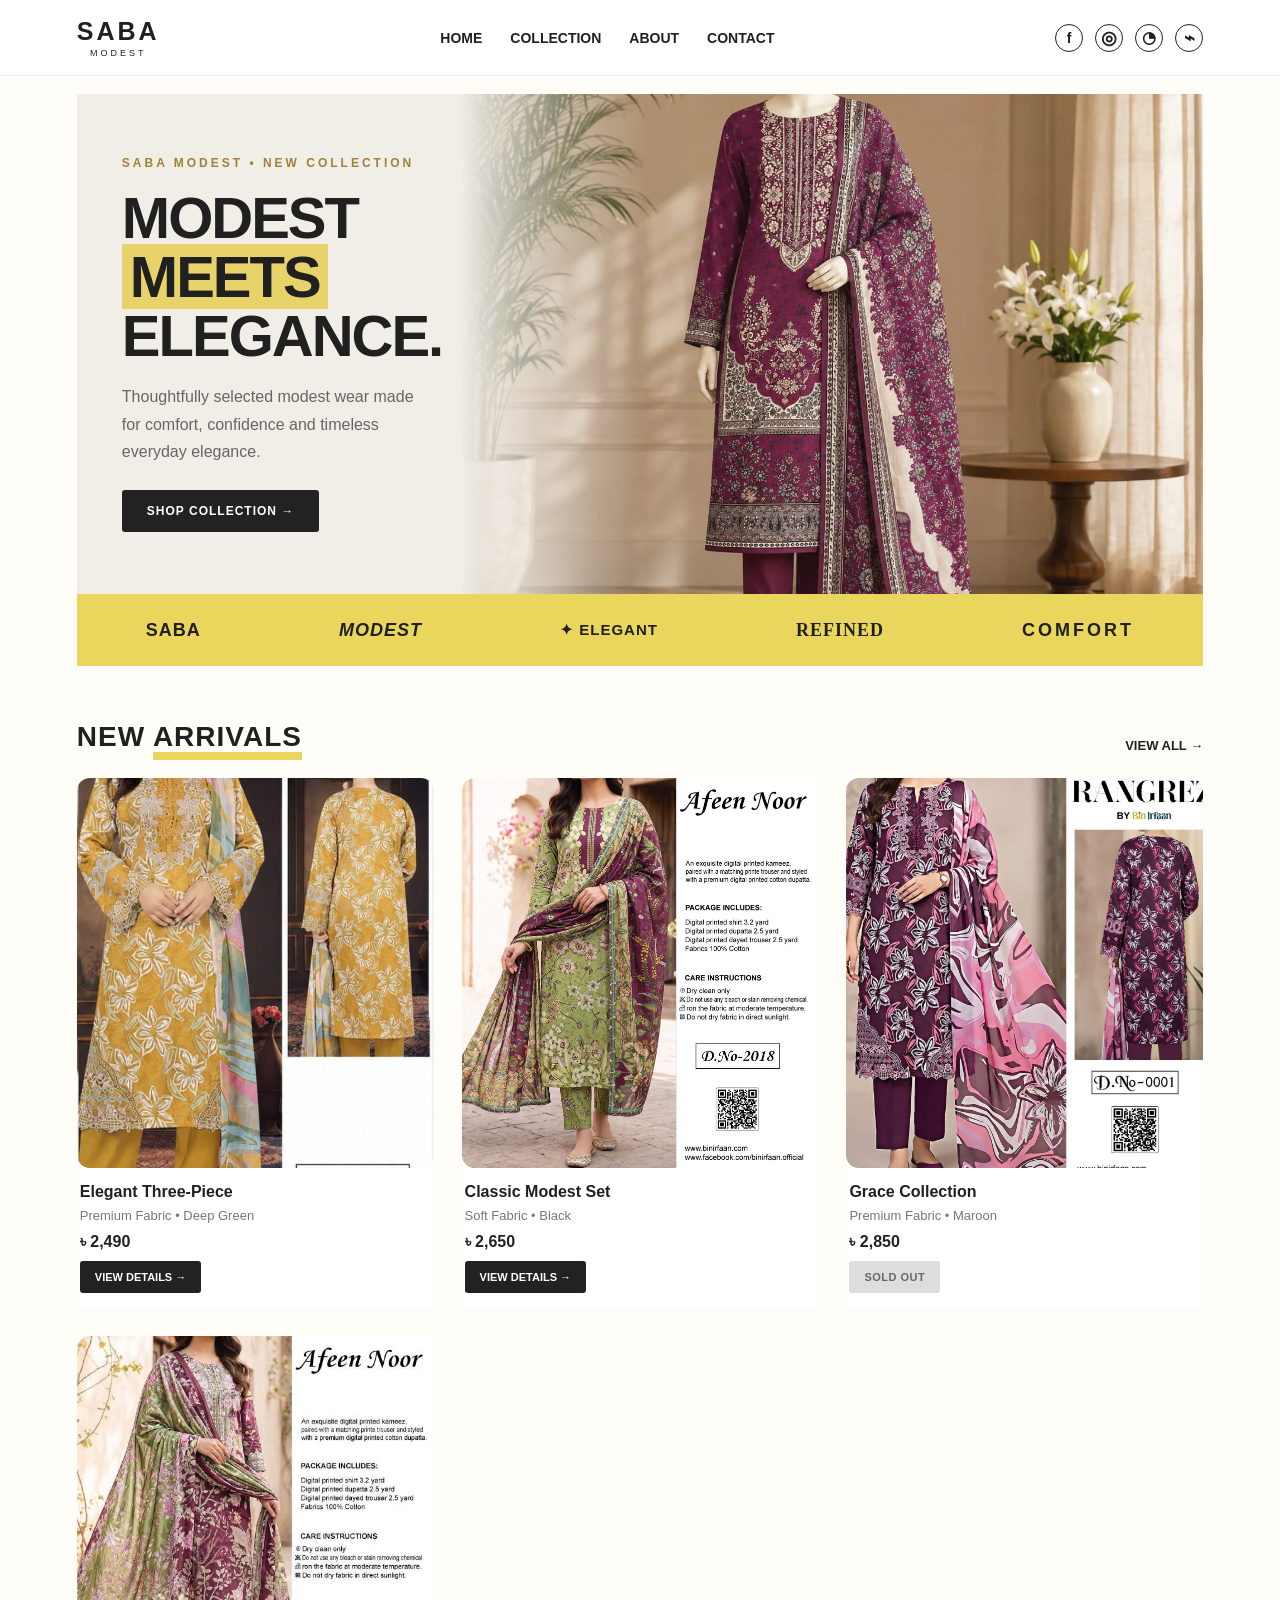
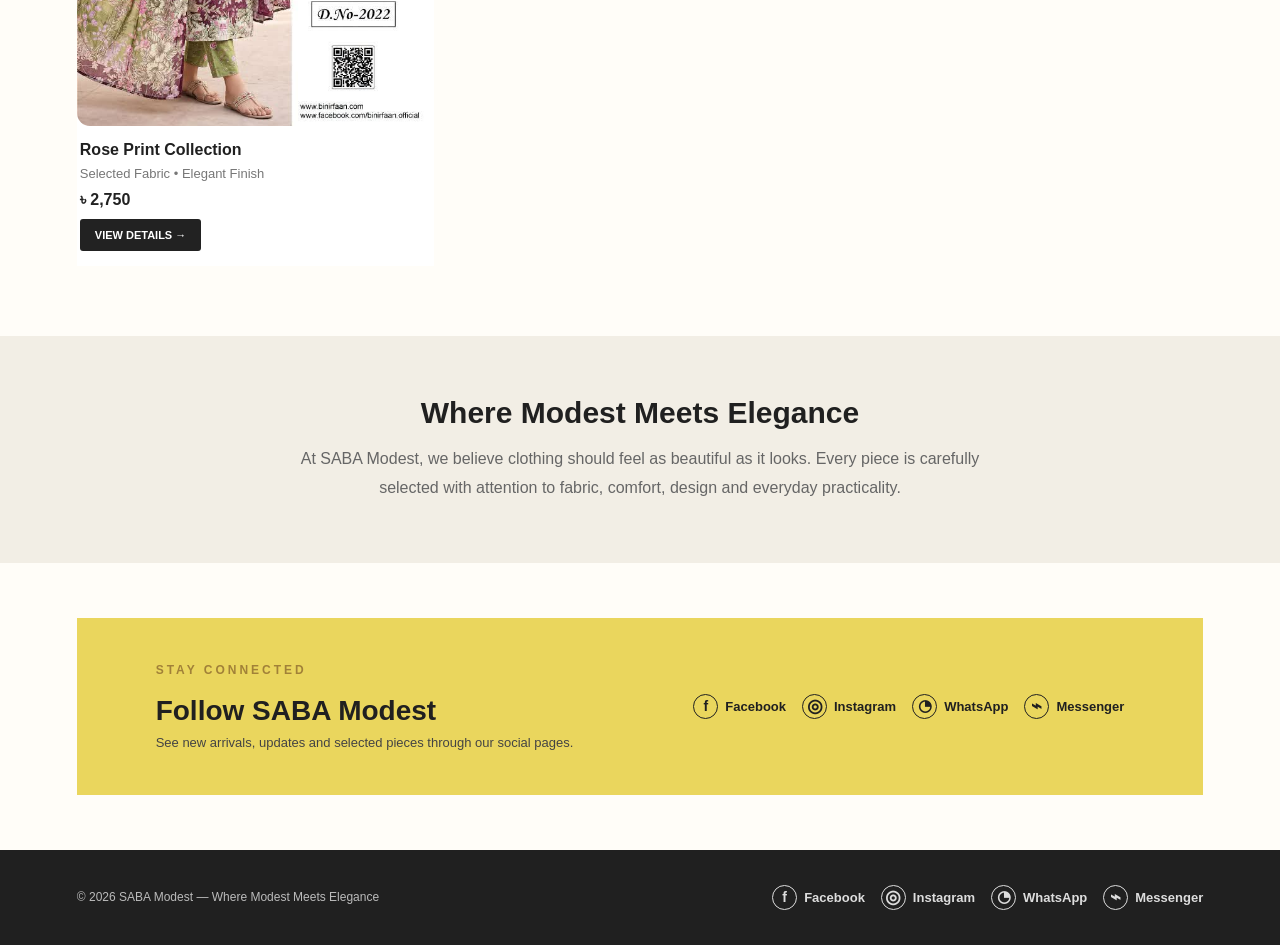
==== index.html @ f3671992 "first commit" ====
<!DOCTYPE html>
<html lang="en">
<head>
<meta charset="UTF-8">
<meta name="viewport" content="width=device-width, initial-scale=1.0">
<title>SABA Modest — Where Modest Meets Elegance</title>
<link rel="stylesheet" href="css/style.css">
</head>
<body>
<header class="header">
  <a class="logo" href="index.html">SABA<small>MODEST</small></a>
  <nav class="nav">
    <a href="#home">HOME</a>
    <a href="#collection">COLLECTION</a>
    <a href="#about">ABOUT</a>
    <a href="#contact">CONTACT</a>
  </nav>
  <div class="header-social" id="headerSocial"></div>
</header>

<main id="home">
<section class="hero">
  <div class="hero-copy">
    <div class="tag">SABA MODEST • NEW COLLECTION</div>
    <h1>MODEST<br><span>MEETS</span><br>ELEGANCE.</h1>
    <p>Thoughtfully selected modest wear made for comfort, confidence and timeless everyday elegance.</p>
    <a class="shop-btn" href="#collection">SHOP COLLECTION →</a>
  </div>
  <div class="hero-art"></div>
</section>

<div class="brands">
  <span>SABA</span><span>MODEST</span><span>✦ ELEGANT</span><span>REFINED</span><span>COMFORT</span>
</div>

<section class="section" id="collection">
  <div class="section-head">
    <h2>NEW <span>ARRIVALS</span></h2>
    <a class="view" href="#collection">VIEW ALL →</a>
  </div>
  <div class="products">
    <article class="card">
      <a class="photo" href="product.html?id=saba-001"><img src="images/product-1.jpg" alt="Elegant Three-Piece"></a>
      <div class="card-info">
        <h3>Elegant Three-Piece</h3><p>Premium Fabric • Deep Green</p><p class="price">৳ 2,490</p>
        <a class="order" href="product.html?id=saba-001">VIEW DETAILS →</a>
      </div>
    </article>
    <article class="card">
      <a class="photo" href="product.html?id=saba-002"><img src="images/product-2.jpg" alt="Classic Modest Set"></a>
      <div class="card-info">
        <h3>Classic Modest Set</h3><p>Soft Fabric • Black</p><p class="price">৳ 2,650</p>
        <a class="order" href="product.html?id=saba-002">VIEW DETAILS →</a>
      </div>
    </article>
    <article class="card">
      <a class="photo" href="product.html?id=saba-003"><img src="images/product-3.jpg" alt="Grace Collection"></a>
      <div class="card-info">
        <h3>Grace Collection</h3><p>Premium Fabric • Maroon</p><p class="price">৳ 2,850</p>
        <span class="sold">SOLD OUT</span>
      </div>
    </article>
    <article class="card">
      <a class="photo" href="product.html?id=saba-004"><img src="images/product-4.jpg" alt="Rose Print Collection"></a>
      <div class="card-info">
        <h3>Rose Print Collection</h3><p>Selected Fabric • Elegant Finish</p><p class="price">৳ 2,750</p>
        <a class="order" href="product.html?id=saba-004">VIEW DETAILS →</a>
      </div>
    </article>
  </div>
</section>

<section class="about" id="about">
  <h2>Where Modest Meets Elegance</h2>
  <p>At SABA Modest, we believe clothing should feel as beautiful as it looks. Every piece is carefully selected with attention to fabric, comfort, design and everyday practicality.</p>
</section>

<section class="contact" id="contact">
  <div class="contact-inner">
    <div>
      <div class="tag">STAY CONNECTED</div>
      <h2>Follow SABA Modest</h2>
      <p>See new arrivals, updates and selected pieces through our social pages.</p>
    </div>
    <div class="social" id="socialLinks"></div>
  </div>
</section>
</main>

<footer>
  <p>© 2026 SABA Modest — Where Modest Meets Elegance</p>
  <div class="social" id="footerSocial"></div>
</footer>

<script src="js/settings.js"></script>
<script>
const iconLinks = `
<a class="social-link" href="${siteSettings.facebook}" target="_blank" rel="noopener" aria-label="Facebook"><span class="social-icon facebook-icon">f</span><span>Facebook</span></a>
<a class="social-link" href="${siteSettings.instagram}" target="_blank" rel="noopener" aria-label="Instagram"><span class="social-icon instagram-icon">◎</span><span>Instagram</span></a>
<a class="social-link" href="${siteSettings.whatsapp}" target="_blank" rel="noopener" aria-label="WhatsApp"><span class="social-icon whatsapp-icon">◔</span><span>WhatsApp</span></a>
<a class="social-link" href="${siteSettings.messenger}" target="_blank" rel="noopener" aria-label="Messenger"><span class="social-icon messenger-icon">⌁</span><span>Messenger</span></a>`;
document.getElementById('headerSocial').innerHTML = iconLinks;
document.getElementById('socialLinks').innerHTML = iconLinks;
document.getElementById('footerSocial').innerHTML = iconLinks;
</script>
</body>
</html>
---- css/style.css ----
*{margin:0;padding:0;box-sizing:border-box}
body{font-family:Arial,Helvetica,sans-serif;background:#fffdf8;color:#202020}
a{text-decoration:none;color:inherit}
.header{height:76px;background:#fff;display:flex;align-items:center;justify-content:space-between;padding:0 6%;position:sticky;top:0;z-index:20;border-bottom:1px solid #eee}
.logo{font-size:25px;font-weight:800;letter-spacing:3px}.logo small{display:block;font-size:9px;letter-spacing:3px;text-align:center;font-weight:500;margin-top:2px}
.nav{display:flex;gap:28px;font-size:14px;font-weight:600}.nav a:hover,.back:hover{color:#b18b38}.icons{display:flex;gap:16px;font-size:20px}.icons a:hover{color:#b18b38}
.hero{margin:18px auto 0;width:88%;min-height:500px;overflow:hidden;position:relative;background:#f1eee8;display:flex;align-items:center}
.hero-copy{width:34%;padding:60px 4%;position:relative;z-index:2}.tag{font-size:12px;letter-spacing:3px;font-weight:bold;color:#a18138;margin-bottom:18px}
.hero h1{font-size:58px;line-height:1.02;letter-spacing:-2px;margin-bottom:18px}.hero h1 span{background:#e8d36b;padding:0 8px}
.hero p{color:#666;line-height:1.7;max-width:390px;margin-bottom:25px}.shop-btn{display:inline-block;background:#222;color:#fff;padding:14px 25px;border-radius:3px;font-size:12px;font-weight:bold;letter-spacing:1px}.shop-btn:hover{background:#a18138}
.hero-art{position:absolute;right:0;top:0;width:66%;height:100%;background:linear-gradient(90deg,#f1eee8 0%,rgba(241,238,232,.05) 25%),url("../images/hero.jpg") center/cover no-repeat}
.brands{width:88%;margin:0 auto;background:#ead65d;min-height:72px;display:flex;align-items:center;justify-content:space-around;font-weight:900;letter-spacing:1px;font-size:18px}.brands span:nth-child(2){font-style:italic}.brands span:nth-child(3){font-size:15px}.brands span:nth-child(4){font-family:Georgia,serif}.brands span:nth-child(5){letter-spacing:3px}
.section{width:88%;margin:55px auto 0}.section-head{display:flex;justify-content:space-between;align-items:end;margin-bottom:25px}.section h2{font-size:28px;letter-spacing:1px}.section h2 span{border-bottom:8px solid #ead65d}.view{font-size:13px;font-weight:bold}
.products{display:grid;grid-template-columns:repeat(3,1fr);gap:28px}.card{background:#fff}.photo{height:390px;border-radius:13px;overflow:hidden;background:#eee;display:block}.photo img{width:100%;height:100%;object-fit:cover;transition:.4s}.card:hover .photo img{transform:scale(1.04)}.card-info{padding:15px 3px}.card-info h3{font-size:16px;margin-bottom:7px}.card-info p{color:#777;font-size:13px;margin-bottom:10px}.price{font-weight:800;font-size:16px!important;color:#222!important}.order{display:inline-block;padding:10px 15px;background:#222;color:white;font-size:11px;font-weight:bold;border-radius:3px}.order:hover{background:#a18138}.sold{display:inline-block;padding:10px 15px;background:#ddd;color:#666;font-size:11px;font-weight:bold;border-radius:3px;letter-spacing:.5px}.sold.large{font-size:12px;padding:13px 22px}
.about{margin-top:70px;background:#f2eee5;padding:60px 8%;text-align:center}.about h2{font-size:30px;margin-bottom:15px}.about p{max-width:720px;margin:auto;line-height:1.8;color:#666}
.contact{width:88%;margin:55px auto}.contact-inner{background:#ead65d;padding:45px 7%;display:flex;justify-content:space-between;align-items:center;gap:30px}.contact h2{font-size:28px;margin-bottom:8px}.contact p{font-size:13px;color:#444;max-width:550px}.social,.header-social{display:flex;gap:16px;font-size:13px;font-weight:600;flex-wrap:wrap;align-items:center}.social-link{display:inline-flex;align-items:center;gap:7px;color:inherit;text-decoration:none}.social-link:hover{color:#7b5e18}.social-icon{width:25px;height:25px;border:1px solid currentColor;border-radius:50%;display:inline-flex;align-items:center;justify-content:center;font-weight:800;font-size:14px;line-height:1}.facebook-icon{font-family:Arial}.instagram-icon{font-size:18px}.whatsapp-icon{font-size:16px}.messenger-icon{font-size:18px}.header-social{gap:12px}.header-social .social-link span:last-child{display:none}.header-social .social-icon{width:28px;height:28px}
footer{background:#202020;color:#fff;padding:35px 6%;display:flex;justify-content:space-between;align-items:center;gap:20px}footer p{font-size:12px;color:#bbb}footer .social a{color:#ddd}
.product-detail{width:88%;max-width:1200px;margin:65px auto;display:grid;grid-template-columns:1fr 1fr;gap:65px;align-items:center}.detail-photo{height:650px;background:#eee;border-radius:13px;overflow:hidden}.detail-photo img{width:100%;height:100%;object-fit:cover}.detail-copy h1{font-size:50px;line-height:1.08;margin-bottom:15px}.detail-price{font-size:24px;font-weight:800;margin-bottom:22px}.detail-copy>p{color:#666;line-height:1.8;max-width:520px}.specs{margin:30px 0;border-top:1px solid #ddd;border-bottom:1px solid #ddd}.specs div{display:flex;justify-content:space-between;padding:13px 0;border-bottom:1px solid #ddd;font-size:13px}.specs div:last-child{border-bottom:0}.specs span{color:#777}.back{font-size:12px;font-weight:600}.not-found{width:88%;margin:100px auto;text-align:center}.not-found h1{font-size:42px;margin-bottom:25px}
@media(max-width:800px){.header{padding:0 5%}.nav{display:none}.header-social{gap:7px}.hero{width:94%;min-height:680px;display:block}.hero-copy{width:100%;padding:38px 8% 20px;align-self:flex-start;margin-top:0}.hero h1{font-size:43px}.hero-art{top:40%;width:100%;height:60%;background:linear-gradient(180deg,#f1eee8 0%,rgba(241,238,232,.05) 22%),url("../images/hero.jpg") center/cover no-repeat}.brands{width:94%;gap:10px;flex-wrap:wrap;padding:15px;font-size:13px}.section{width:94%}.products{grid-template-columns:1fr}.photo{height:430px}.contact{width:94%}.contact-inner{flex-direction:column;align-items:flex-start}.contact .social{justify-content:flex-start}footer{flex-direction:column;gap:15px;text-align:center}.product-detail{width:94%;grid-template-columns:1fr;gap:35px;margin:40px auto}.detail-photo{height:520px}.detail-copy h1{font-size:42px}}
@media(max-width:480px){.hero{min-height:620px}.hero h1{font-size:40px}.detail-photo{height:450px}}
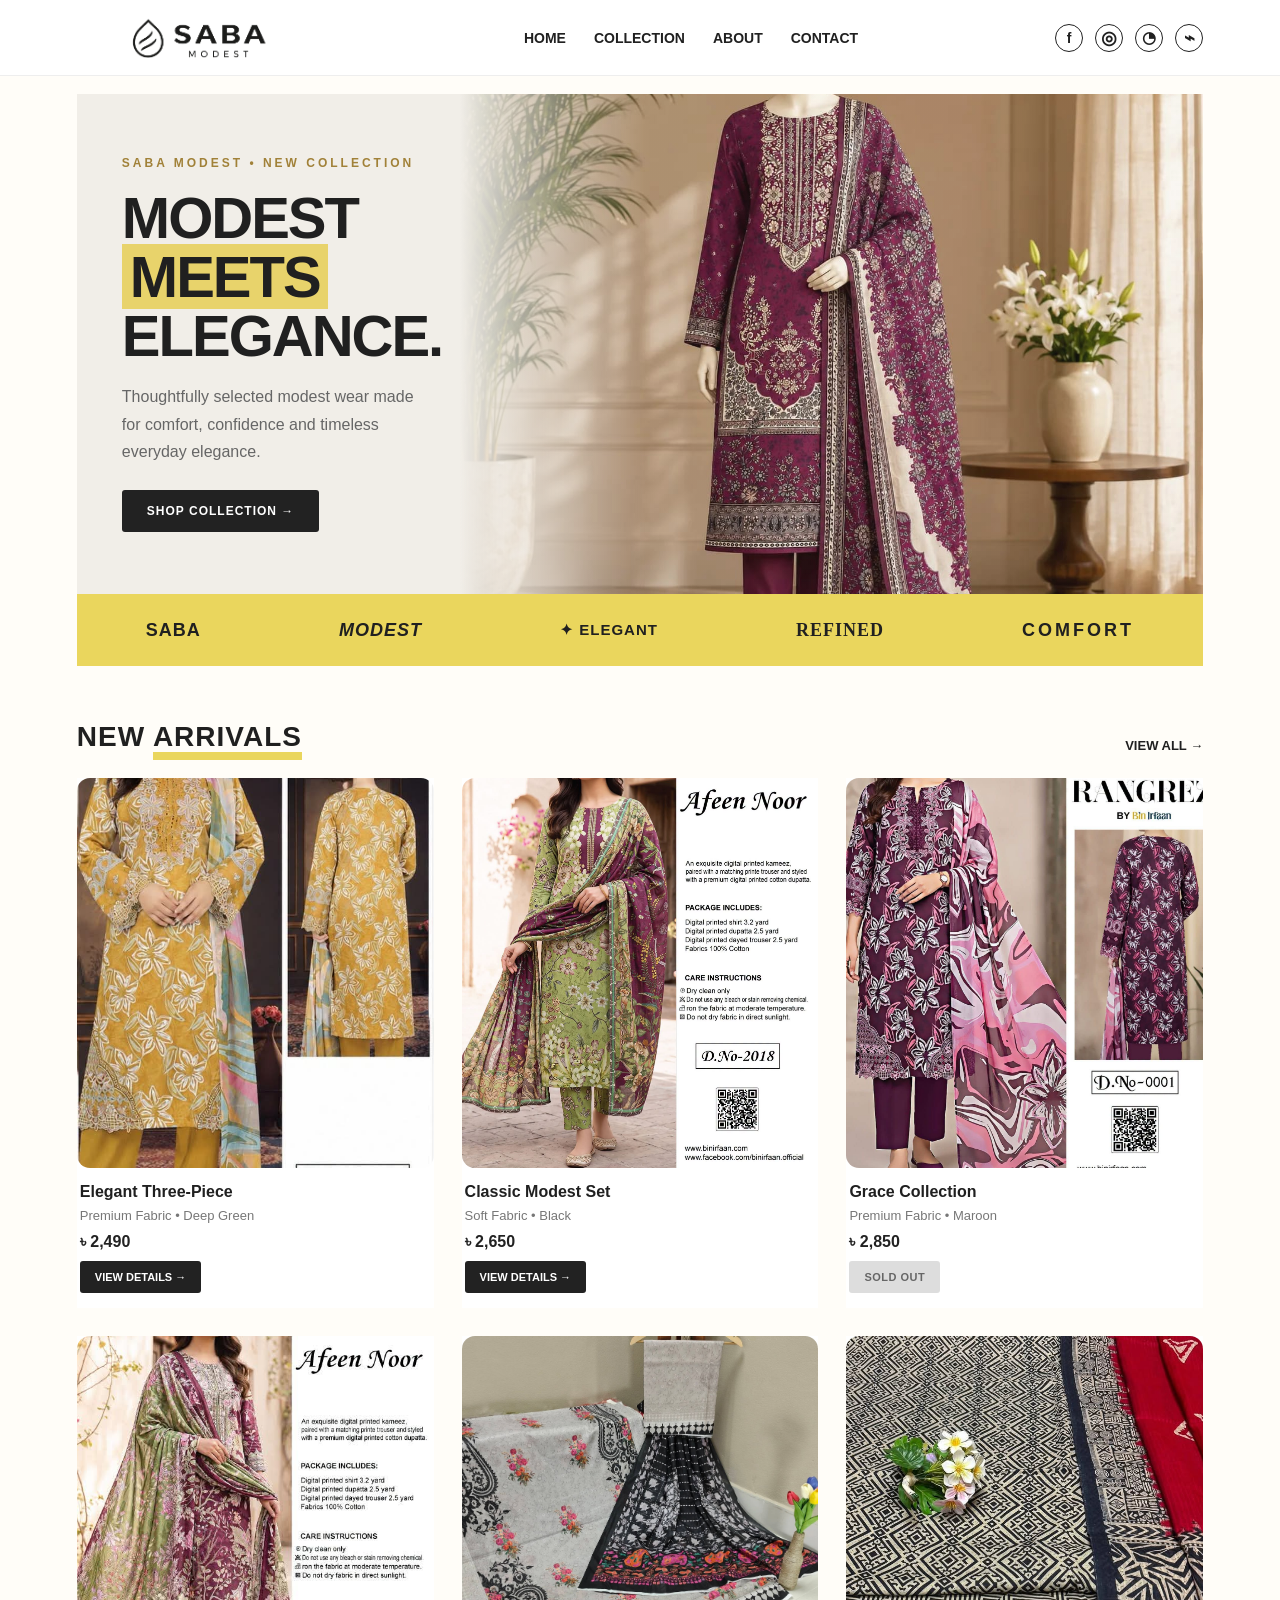
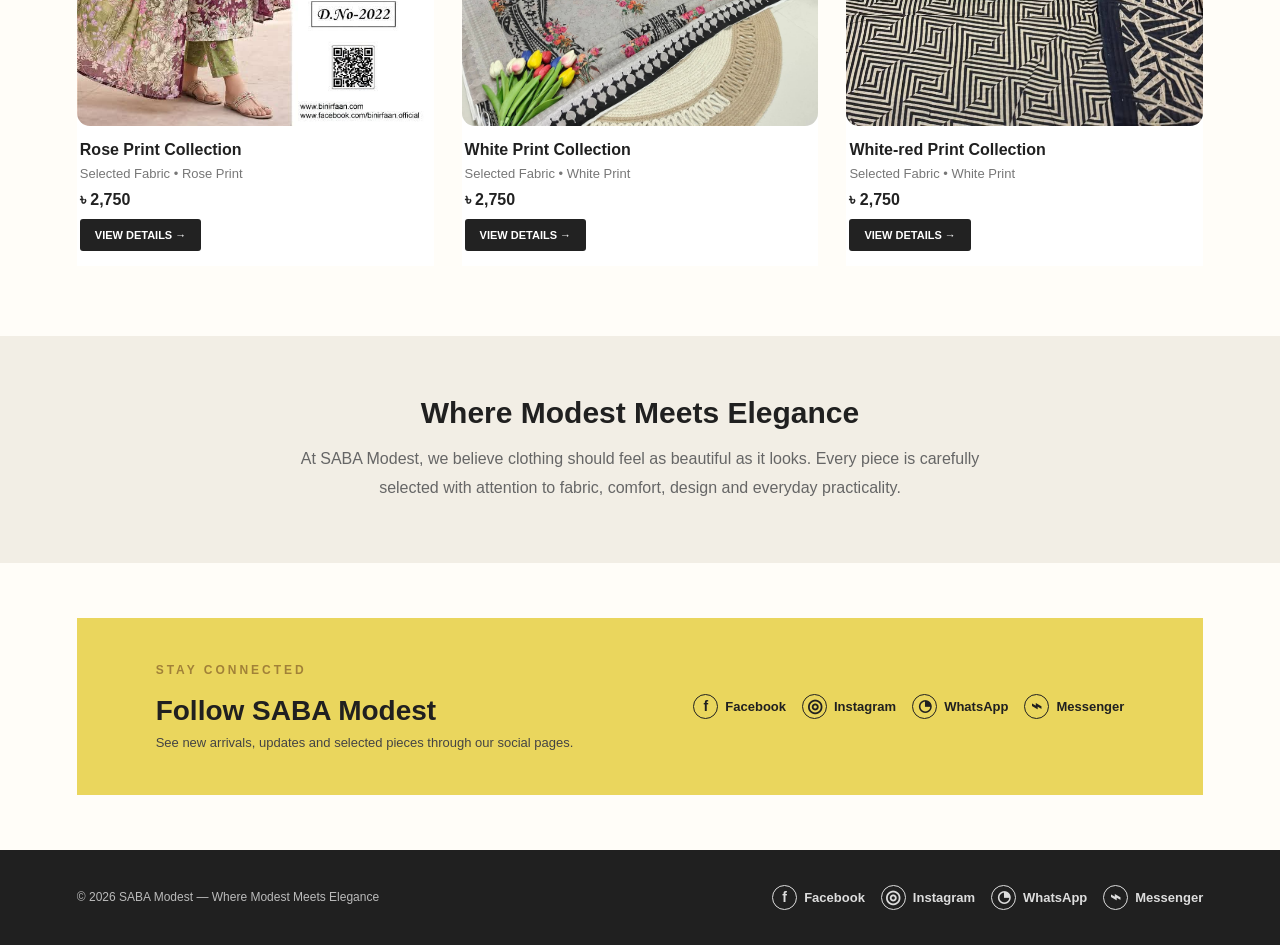
==== commit 32aeda37: "modifide website" ====
--- a/index.html
+++ b/index.html
@@ -8,7 +8,9 @@
 </head>
 <body>
 <header class="header">
-  <a class="logo" href="index.html">SABA<small>MODEST</small></a>
+ <a class="logo" href="index.html">
+  <img src="images/logo.png" alt="SABA Modest">
+</a>
   <nav class="nav">
     <a href="#home">HOME</a>
     <a href="#collection">COLLECTION</a>
@@ -38,36 +40,7 @@
     <h2>NEW <span>ARRIVALS</span></h2>
     <a class="view" href="#collection">VIEW ALL →</a>
   </div>
-  <div class="products">
-    <article class="card">
-      <a class="photo" href="product.html?id=saba-001"><img src="images/product-1.jpg" alt="Elegant Three-Piece"></a>
-      <div class="card-info">
-        <h3>Elegant Three-Piece</h3><p>Premium Fabric • Deep Green</p><p class="price">৳ 2,490</p>
-        <a class="order" href="product.html?id=saba-001">VIEW DETAILS →</a>
-      </div>
-    </article>
-    <article class="card">
-      <a class="photo" href="product.html?id=saba-002"><img src="images/product-2.jpg" alt="Classic Modest Set"></a>
-      <div class="card-info">
-        <h3>Classic Modest Set</h3><p>Soft Fabric • Black</p><p class="price">৳ 2,650</p>
-        <a class="order" href="product.html?id=saba-002">VIEW DETAILS →</a>
-      </div>
-    </article>
-    <article class="card">
-      <a class="photo" href="product.html?id=saba-003"><img src="images/product-3.jpg" alt="Grace Collection"></a>
-      <div class="card-info">
-        <h3>Grace Collection</h3><p>Premium Fabric • Maroon</p><p class="price">৳ 2,850</p>
-        <span class="sold">SOLD OUT</span>
-      </div>
-    </article>
-    <article class="card">
-      <a class="photo" href="product.html?id=saba-004"><img src="images/product-4.jpg" alt="Rose Print Collection"></a>
-      <div class="card-info">
-        <h3>Rose Print Collection</h3><p>Selected Fabric • Elegant Finish</p><p class="price">৳ 2,750</p>
-        <a class="order" href="product.html?id=saba-004">VIEW DETAILS →</a>
-      </div>
-    </article>
-  </div>
+  <div class="products" id="productGrid"></div>
 </section>
 
 <section class="about" id="about">
@@ -93,6 +66,37 @@
 </footer>
 
 <script src="js/settings.js"></script>
+<script src="js/products.js"></script>
+
+<script>
+const productGrid = document.getElementById('productGrid');
+
+products.forEach(product => {
+
+  const card = document.createElement('article');
+  card.className = 'card';
+
+  card.innerHTML = `
+    <a class="photo" href="product.html?id=${product.id}">
+      <img src="${product.image}" alt="${product.name}">
+    </a>
+
+    <div class="card-info">
+      <h3>${product.name}</h3>
+      <p>${product.fabric} • ${product.color}</p>
+      <p class="price">৳ ${product.price}</p>
+
+      ${
+        product.stock
+        ? `<a class="order" href="product.html?id=${product.id}">VIEW DETAILS →</a>`
+        : `<span class="sold">SOLD OUT</span>`
+      }
+    </div>
+  `;
+
+  productGrid.appendChild(card);
+});
+</script>
 <script>
 const iconLinks = `
 <a class="social-link" href="${siteSettings.facebook}" target="_blank" rel="noopener" aria-label="Facebook"><span class="social-icon facebook-icon">f</span><span>Facebook</span></a>
--- a/css/style.css
+++ b/css/style.css
@@ -1,5 +1,11 @@
 *{margin:0;padding:0;box-sizing:border-box}
 body{font-family:Arial,Helvetica,sans-serif;background:#fffdf8;color:#202020}
+/* logo */
+.logo img {
+    width: 250px;
+    height: auto;
+    display: block;
+}
 a{text-decoration:none;color:inherit}
 .header{height:76px;background:#fff;display:flex;align-items:center;justify-content:space-between;padding:0 6%;position:sticky;top:0;z-index:20;border-bottom:1px solid #eee}
 .logo{font-size:25px;font-weight:800;letter-spacing:3px}.logo small{display:block;font-size:9px;letter-spacing:3px;text-align:center;font-weight:500;margin-top:2px}
@@ -18,3 +24,78 @@
 .product-detail{width:88%;max-width:1200px;margin:65px auto;display:grid;grid-template-columns:1fr 1fr;gap:65px;align-items:center}.detail-photo{height:650px;background:#eee;border-radius:13px;overflow:hidden}.detail-photo img{width:100%;height:100%;object-fit:cover}.detail-copy h1{font-size:50px;line-height:1.08;margin-bottom:15px}.detail-price{font-size:24px;font-weight:800;margin-bottom:22px}.detail-copy>p{color:#666;line-height:1.8;max-width:520px}.specs{margin:30px 0;border-top:1px solid #ddd;border-bottom:1px solid #ddd}.specs div{display:flex;justify-content:space-between;padding:13px 0;border-bottom:1px solid #ddd;font-size:13px}.specs div:last-child{border-bottom:0}.specs span{color:#777}.back{font-size:12px;font-weight:600}.not-found{width:88%;margin:100px auto;text-align:center}.not-found h1{font-size:42px;margin-bottom:25px}
 @media(max-width:800px){.header{padding:0 5%}.nav{display:none}.header-social{gap:7px}.hero{width:94%;min-height:680px;display:block}.hero-copy{width:100%;padding:38px 8% 20px;align-self:flex-start;margin-top:0}.hero h1{font-size:43px}.hero-art{top:40%;width:100%;height:60%;background:linear-gradient(180deg,#f1eee8 0%,rgba(241,238,232,.05) 22%),url("../images/hero.jpg") center/cover no-repeat}.brands{width:94%;gap:10px;flex-wrap:wrap;padding:15px;font-size:13px}.section{width:94%}.products{grid-template-columns:1fr}.photo{height:430px}.contact{width:94%}.contact-inner{flex-direction:column;align-items:flex-start}.contact .social{justify-content:flex-start}footer{flex-direction:column;gap:15px;text-align:center}.product-detail{width:94%;grid-template-columns:1fr;gap:35px;margin:40px auto}.detail-photo{height:520px}.detail-copy h1{font-size:42px}}
 @media(max-width:480px){.hero{min-height:620px}.hero h1{font-size:40px}.detail-photo{height:450px}}
+/* logo mobile */
+@media(max-width:800px){
+    .logo img{
+        width:180px;
+        margin-left:-20px;
+    }
+}
+
+/* Follow SABA Modest - Mobile */
+@media (max-width: 800px){
+
+    .contact-inner{
+        flex-direction: column;
+        align-items: center;
+        text-align: center;
+        gap: 22px;
+    }
+
+    .contact-inner > div:first-child{
+        text-align: center;
+    }
+
+    .contact-inner .tag{
+        text-align: center;
+    }
+
+    .contact-inner h2{
+        text-align: center;
+        margin-bottom: 10px;
+    }
+
+    .contact-inner p{
+        text-align: center;
+        max-width: 360px;
+        margin-left: auto;
+        margin-right: auto;
+    }
+
+    .social{
+        width: 100%;
+        display: flex;
+        justify-content: center;
+        align-items: center;
+        gap: 18px;
+        flex-wrap: wrap;
+    }
+}
+
+
+/* Extra small mobile */
+@media (max-width: 480px){
+
+    .contact{
+        padding-left: 15px;
+        padding-right: 15px;
+    }
+
+    .contact-inner{
+        gap: 18px;
+    }
+
+    .contact-inner h2{
+        font-size: 25px;
+    }
+
+    .contact-inner p{
+        font-size: 14px;
+        line-height: 1.6;
+        max-width: 320px;
+    }
+
+    .social{
+        gap: 14px;
+    }
+}
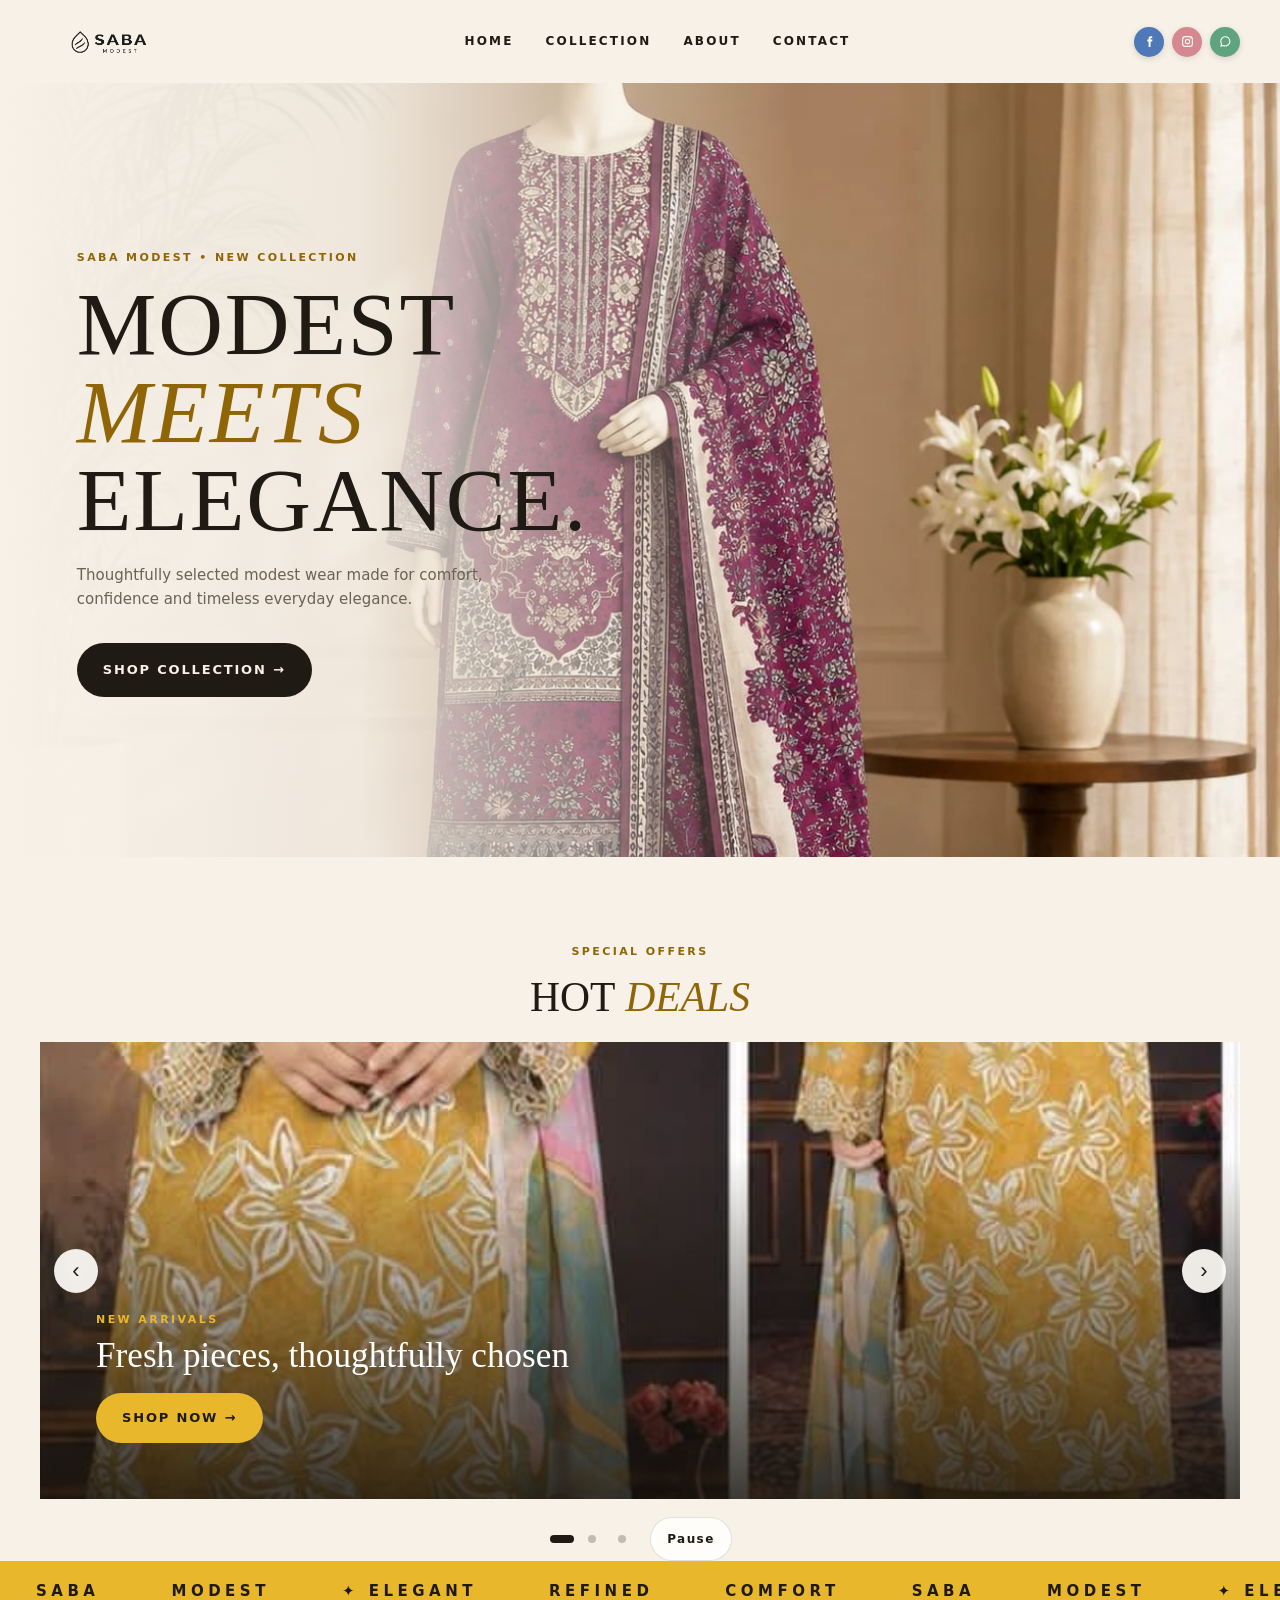
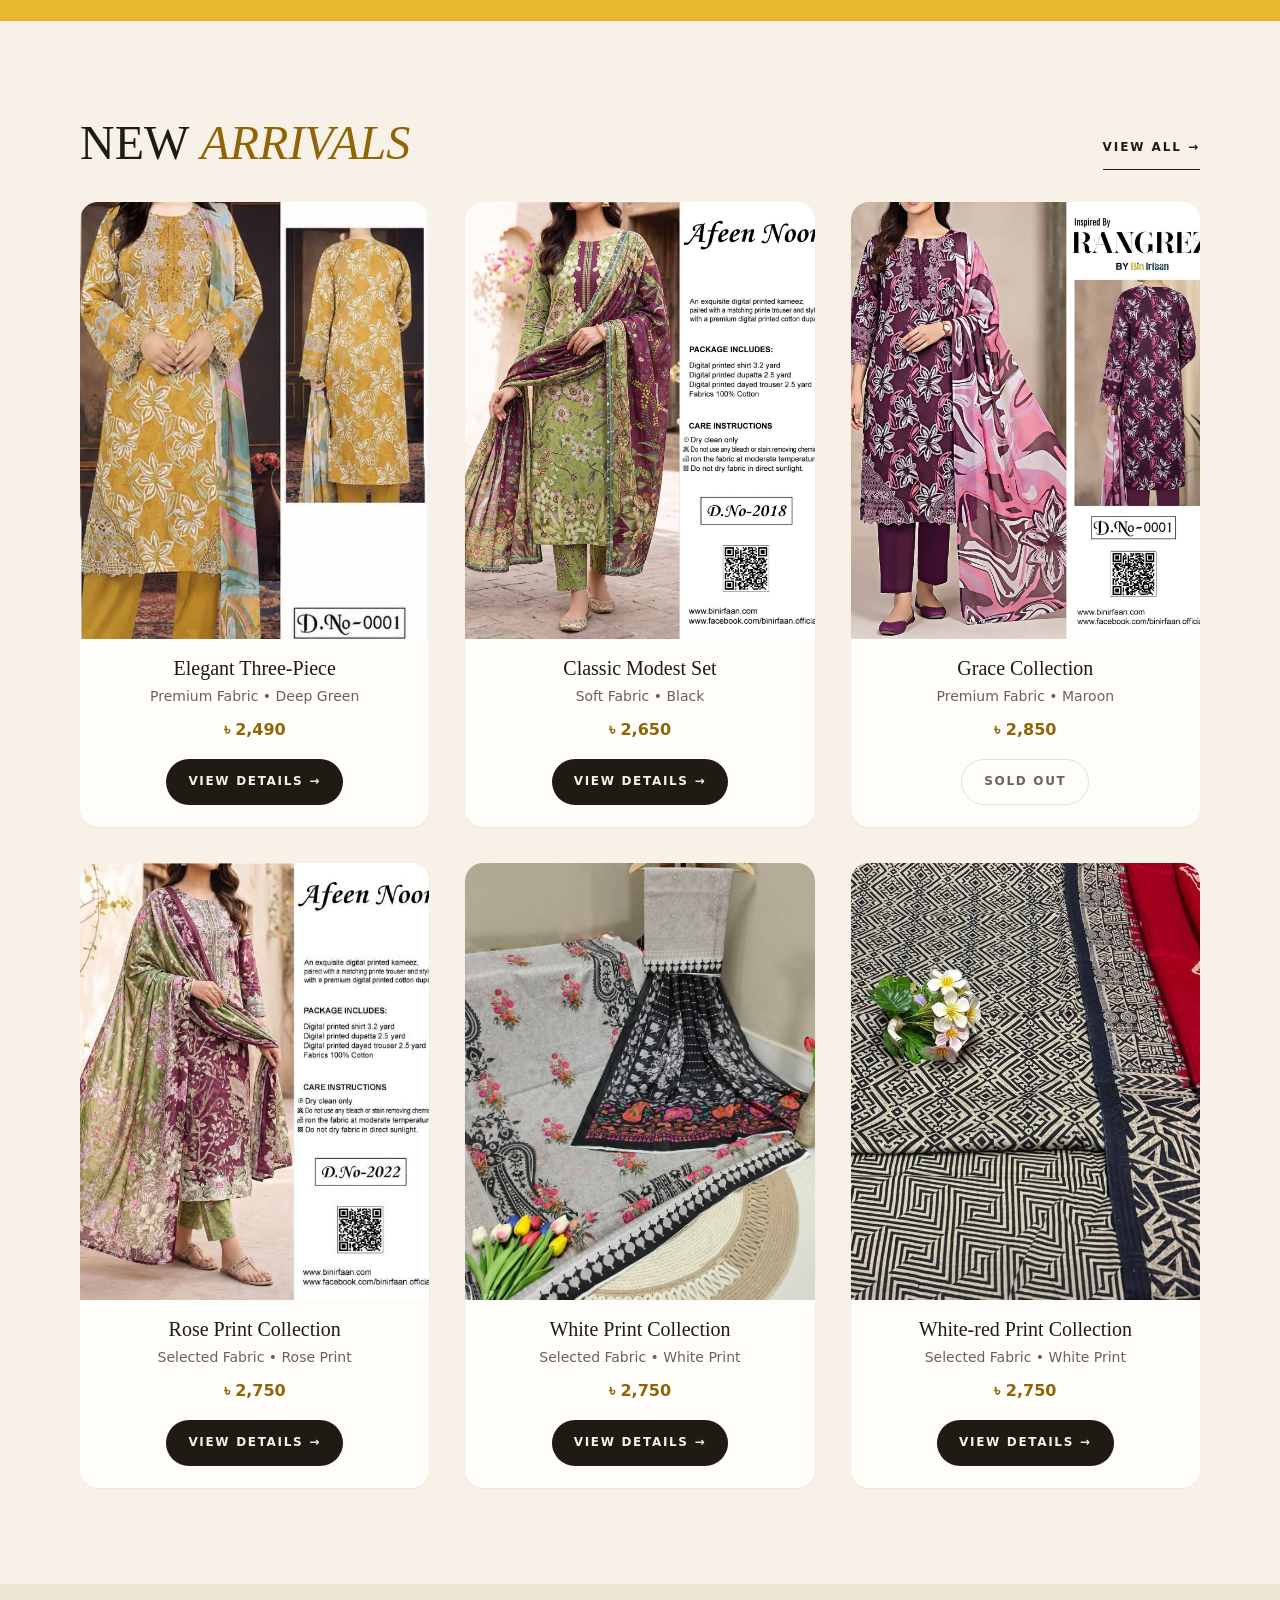
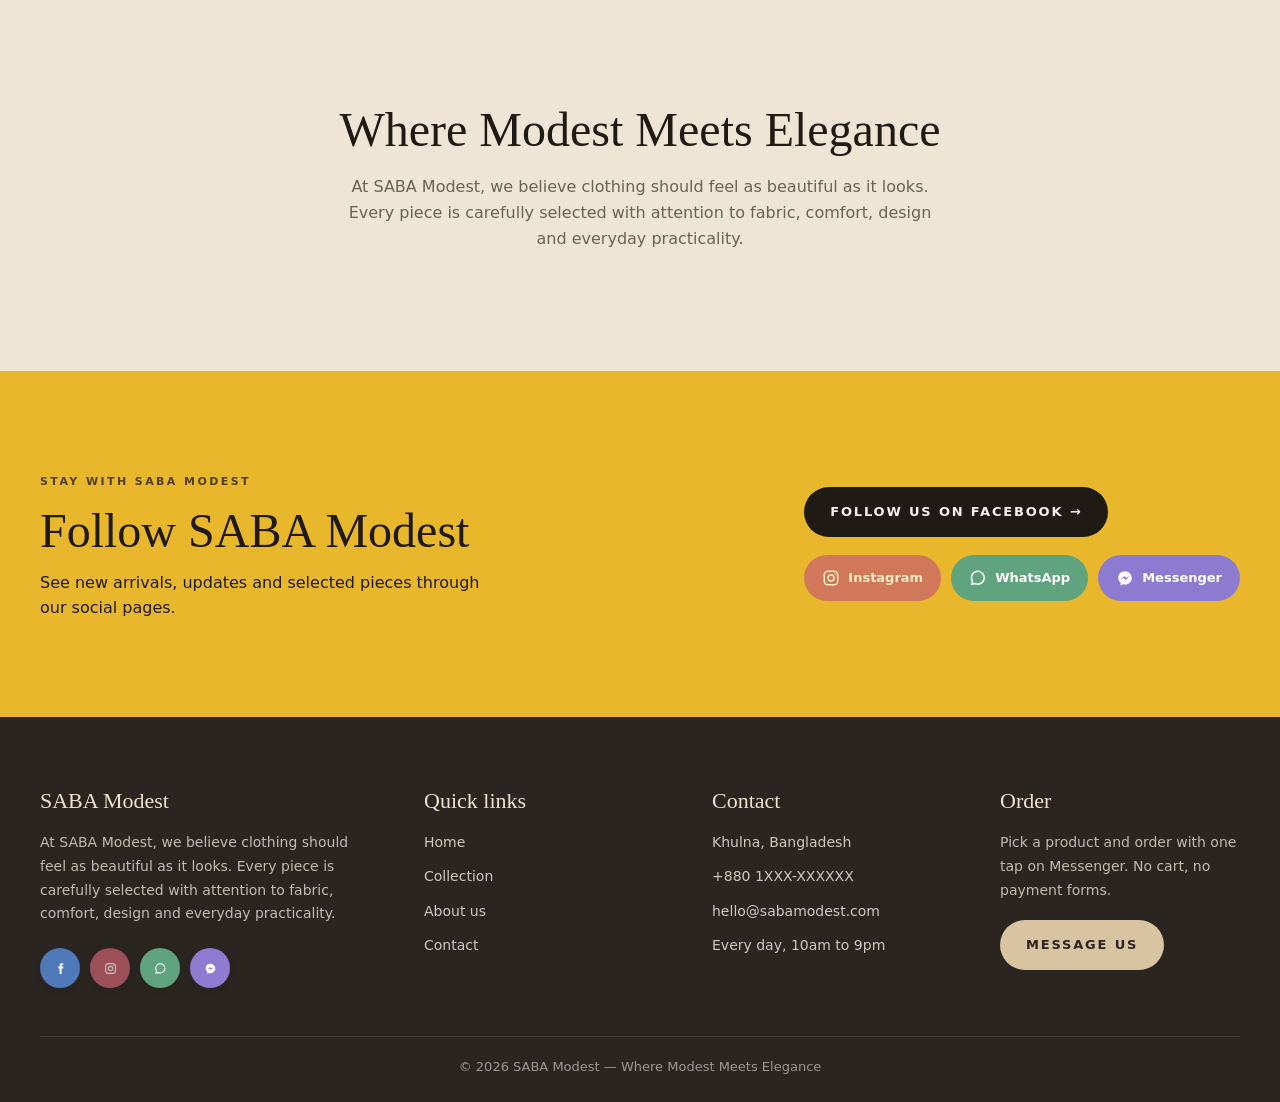
==== commit 9c6bc64e: "first commit" ====
--- a/index.html
+++ b/index.html
@@ -3,39 +3,75 @@
 <head>
 <meta charset="UTF-8">
 <meta name="viewport" content="width=device-width, initial-scale=1.0">
+<meta name="description" content="SABA Modest — thoughtfully selected modest wear made for comfort, confidence and everyday elegance.">
 <title>SABA Modest — Where Modest Meets Elegance</title>
 <link rel="stylesheet" href="css/style.css">
 </head>
 <body>
+<a class="skip-link" href="#home">Skip to content</a>
+
 <header class="header">
- <a class="logo" href="index.html">
-  <img src="images/logo.png" alt="SABA Modest">
-</a>
-  <nav class="nav">
+  <a class="logo" href="index.html">
+    <img src="images/logo.png" alt="SABA Modest">
+  </a>
+
+  <nav class="nav" aria-label="Main">
     <a href="#home">HOME</a>
     <a href="#collection">COLLECTION</a>
     <a href="#about">ABOUT</a>
     <a href="#contact">CONTACT</a>
   </nav>
-  <div class="header-social" id="headerSocial"></div>
+
+  <!-- Filled by js/main.js from js/settings.js -->
+  <div class="header-social social icon-only" id="headerSocial"></div>
 </header>
 
 <main id="home">
+
+<!-- ========== HERO (full-width banner) ========== -->
 <section class="hero">
+  <div class="hero-art" role="img" aria-label="SABA Modest clothing collection"></div>
   <div class="hero-copy">
     <div class="tag">SABA MODEST • NEW COLLECTION</div>
     <h1>MODEST<br><span>MEETS</span><br>ELEGANCE.</h1>
     <p>Thoughtfully selected modest wear made for comfort, confidence and timeless everyday elegance.</p>
     <a class="shop-btn" href="#collection">SHOP COLLECTION →</a>
   </div>
-  <div class="hero-art"></div>
 </section>
 
+<!-- ========== HOT DEALS (slides are edited in js/offers.js) ========== -->
+<section class="deals reveal" id="deals" aria-labelledby="dealsTitle">
+  <div class="deals-head">
+    <div class="tag">SPECIAL OFFERS</div>
+    <h2 id="dealsTitle">HOT <span>DEALS</span></h2>
+  </div>
+
+  <div class="deals-slider" id="dealsSlider" role="region" aria-roledescription="carousel" aria-label="Hot deals">
+    <div class="deals-track" id="dealsTrack"></div>
+    <button type="button" class="deals-arrow deals-prev" id="dealsPrev" aria-label="Previous offer">&#8249;</button>
+    <button type="button" class="deals-arrow deals-next" id="dealsNext" aria-label="Next offer">&#8250;</button>
+  </div>
+
+  <div class="deals-controls" id="dealsControls">
+    <div class="deals-dots" id="dealsDots"></div>
+    <button type="button" class="deals-toggle" id="dealsToggle">Pause</button>
+  </div>
+</section>
+
+<!-- ========== BRAND MARQUEE ========== -->
 <div class="brands">
-  <span>SABA</span><span>MODEST</span><span>✦ ELEGANT</span><span>REFINED</span><span>COMFORT</span>
+  <div class="brands-track">
+    <div class="brands-group">
+      <span>SABA</span><span>MODEST</span><span>✦ ELEGANT</span><span>REFINED</span><span>COMFORT</span>
+    </div>
+    <div class="brands-group" aria-hidden="true">
+      <span>SABA</span><span>MODEST</span><span>✦ ELEGANT</span><span>REFINED</span><span>COMFORT</span>
+    </div>
+  </div>
 </div>
 
-<section class="section" id="collection">
+<!-- ========== COLLECTION ========== -->
+<section class="section reveal" id="collection">
   <div class="section-head">
     <h2>NEW <span>ARRIVALS</span></h2>
     <a class="view" href="#collection">VIEW ALL →</a>
@@ -43,42 +79,84 @@
   <div class="products" id="productGrid"></div>
 </section>
 
-<section class="about" id="about">
+<!-- ========== ABOUT ========== -->
+<section class="about reveal" id="about">
   <h2>Where Modest Meets Elegance</h2>
   <p>At SABA Modest, we believe clothing should feel as beautiful as it looks. Every piece is carefully selected with attention to fabric, comfort, design and everyday practicality.</p>
 </section>
 
-<section class="contact" id="contact">
+<!-- ========== STAY WITH SABA MODEST ========== -->
+<section class="contact reveal" id="contact">
   <div class="contact-inner">
-    <div>
-      <div class="tag">STAY CONNECTED</div>
+    <div class="contact-copy">
+      <div class="tag">STAY WITH SABA MODEST</div>
       <h2>Follow SABA Modest</h2>
       <p>See new arrivals, updates and selected pieces through our social pages.</p>
     </div>
-    <div class="social" id="socialLinks"></div>
+    <div class="contact-actions">
+      <!-- Hidden until js/settings.js has a real Facebook URL -->
+      <a class="shop-btn fb-follow" id="facebookFollow" hidden>FOLLOW US ON FACEBOOK →</a>
+      <div class="social" id="socialLinks"></div>
+    </div>
   </div>
 </section>
+
 </main>
 
-<footer>
-  <p>© 2026 SABA Modest — Where Modest Meets Elegance</p>
-  <div class="social" id="footerSocial"></div>
+<footer class="site-footer">
+  <div class="footer-grid">
+    <div class="footer-col">
+      <h3>SABA Modest</h3>
+      <p>At SABA Modest, we believe clothing should feel as beautiful as it looks. Every piece is carefully selected with attention to fabric, comfort, design and everyday practicality.</p>
+      <!-- Filled by js/main.js from js/settings.js -->
+      <div class="social icon-only footer-social" id="footerSocial"></div>
+    </div>
+
+    <div class="footer-col">
+      <h3>Quick links</h3>
+      <ul>
+        <li><a href="index.html#home">Home</a></li>
+        <li><a href="index.html#collection">Collection</a></li>
+        <li><a href="index.html#about">About us</a></li>
+        <li><a href="index.html#contact">Contact</a></li>
+      </ul>
+    </div>
+
+    <div class="footer-col">
+      <h3>Contact</h3>
+      <!-- Replace the phone placeholder with your real number -->
+      <ul>
+        <li>Khulna, Bangladesh</li>
+        <li>+880 1XXX-XXXXXX</li>
+        <li>hello@sabamodest.com</li>
+        <li>Every day, 10am to 9pm</li>
+      </ul>
+    </div>
+
+    <div class="footer-col">
+      <h3>Order</h3>
+      <p>Pick a product and order with one tap on Messenger. No cart, no payment forms.</p>
+      <!-- Link is set by js/main.js from siteSettings.messenger -->
+      <a class="shop-btn footer-order-btn" id="footerMessenger" hidden>MESSAGE US</a>
+    </div>
+  </div>
+  <div class="footer-bottom">© 2026 SABA Modest — Where Modest Meets Elegance</div>
 </footer>
 
 <script src="js/settings.js"></script>
 <script src="js/products.js"></script>
 
 <script>
+// Product cards (uses the products list from js/products.js)
 const productGrid = document.getElementById('productGrid');
 
 products.forEach(product => {
-
   const card = document.createElement('article');
-  card.className = 'card';
+  card.className = 'card reveal';
 
   card.innerHTML = `
     <a class="photo" href="product.html?id=${product.id}">
-      <img src="${product.image}" alt="${product.name}">
+      <img src="${product.image}" alt="${product.name}" loading="lazy" decoding="async">
     </a>
 
     <div class="card-info">
@@ -97,15 +175,8 @@
   productGrid.appendChild(card);
 });
 </script>
-<script>
-const iconLinks = `
-<a class="social-link" href="${siteSettings.facebook}" target="_blank" rel="noopener" aria-label="Facebook"><span class="social-icon facebook-icon">f</span><span>Facebook</span></a>
-<a class="social-link" href="${siteSettings.instagram}" target="_blank" rel="noopener" aria-label="Instagram"><span class="social-icon instagram-icon">◎</span><span>Instagram</span></a>
-<a class="social-link" href="${siteSettings.whatsapp}" target="_blank" rel="noopener" aria-label="WhatsApp"><span class="social-icon whatsapp-icon">◔</span><span>WhatsApp</span></a>
-<a class="social-link" href="${siteSettings.messenger}" target="_blank" rel="noopener" aria-label="Messenger"><span class="social-icon messenger-icon">⌁</span><span>Messenger</span></a>`;
-document.getElementById('headerSocial').innerHTML = iconLinks;
-document.getElementById('socialLinks').innerHTML = iconLinks;
-document.getElementById('footerSocial').innerHTML = iconLinks;
-</script>
+
+<script src="js/offers.js"></script>
+<script src="js/main.js"></script>
 </body>
 </html>
--- a/css/style.css
+++ b/css/style.css
@@ -1,101 +1,912 @@
-*{margin:0;padding:0;box-sizing:border-box}
-body{font-family:Arial,Helvetica,sans-serif;background:#fffdf8;color:#202020}
-/* logo */
-.logo img {
-    width: 250px;
+/* ==========================================================
+   SABA MODEST — main stylesheet
+   Mobile-first: base styles are for phones.
+   @media (min-width: 600px)  -> 2-column product grid
+   @media (min-width: 768px)  -> desktop header, full-width hero
+   @media (min-width: 1024px) -> 3-column product grid
+   ========================================================== */
+
+/* ---------- 1. Design tokens (change brand colours here) ---------- */
+:root {
+  --cream: #f7f1e8;      /* warm neutral background */
+  --sand: #efe5d4;       /* beige sections */
+  --card: #fffdf9;       /* product cards */
+  --ink: #1f1a14;        /* dark typography / footer */
+  --muted: #6b6255;      /* secondary text */
+  --gold: #e8b72c;       /* golden-yellow accent */
+  --gold-deep: #8f6506;  /* gold used for text on light backgrounds */
+  --line: rgba(31, 26, 20, 0.12);
+  --radius: 18px;
+  --wrap: 1200px;
+  --ease: cubic-bezier(0.22, 0.61, 0.36, 1);
+}
+
+/* ---------- 2. Base ---------- */
+*, *::before, *::after { box-sizing: border-box; }
+[hidden] { display: none !important; }
+
+html {
+  scroll-behavior: smooth;
+  -webkit-text-size-adjust: 100%;
+}
+
+body {
+  margin: 0;
+  background: var(--cream);
+  color: var(--ink);
+  font-family: system-ui, -apple-system, "Segoe UI", Roboto, Helvetica, Arial, sans-serif;
+  line-height: 1.6;
+  overflow-x: hidden;            /* stops sideways scrolling on phones */
+}
+
+img { display: block; max-width: 100%; height: auto; }
+a { color: inherit; }
+p { margin: 0; }
+h1, h2, h3 {
+  font-family: Georgia, "Times New Roman", serif;
+  font-weight: normal;
+  line-height: 1.1;
+  margin: 0;
+}
+section[id] { scroll-margin-top: 20px; }
+
+:focus-visible { outline: 2px solid var(--gold-deep); outline-offset: 3px; }
+
+.skip-link {
+  position: absolute;
+  left: 12px;
+  top: -60px;
+  z-index: 100;
+  padding: 10px 16px;
+  border-radius: 8px;
+  background: var(--ink);
+  color: var(--cream);
+  text-decoration: none;
+  font-size: 14px;
+  transition: top 0.2s;
+}
+.skip-link:focus { top: 12px; }
+
+.tag {
+  display: inline-block;
+  font-size: 11px;
+  letter-spacing: 0.22em;
+  font-weight: 700;
+  color: var(--gold-deep);
+  margin-bottom: 14px;
+}
+
+/* ---------- 3. Header (compact on phones) ---------- */
+.header {
+  position: relative;
+  z-index: 10;
+  display: flex;
+  flex-wrap: wrap;
+  align-items: center;
+  justify-content: space-between;
+  gap: 12px 16px;
+  padding: 14px 16px 12px;
+  background: var(--cream);
+}
+
+.logo {
+  display: inline-flex;
+  flex-direction: column;
+  align-items: flex-start;
+  text-decoration: none;
+  font-family: Georgia, serif;
+  font-size: 19px;
+  letter-spacing: 0.12em;
+  order: 1;
+}
+.logo img { width: auto; height: auto; max-height: 37px; max-width: 112px; }
+.logo small {
+  display: block;
+  font-size: 10px;
+  letter-spacing: 0.35em;
+  color: var(--muted);
+}
+
+.header-social { order: 2; gap: 6px; }
+.header-social .social-link { width: 26px; height: 26px; }
+
+/* Navigation sits on its own row on phones */
+.nav {
+  order: 3;
+  width: 100%;
+  display: flex;
+  justify-content: space-between;
+  gap: 8px;
+  padding-top: 10px;
+  border-top: 1px solid var(--line);
+}
+.nav a {
+  display: inline-flex;
+  align-items: center;
+  min-height: 44px;
+  padding: 0 2px;
+  font-size: 11px;
+  font-weight: 700;
+  letter-spacing: 0.14em;
+  text-decoration: none;
+  transition: color 0.3s;
+}
+.nav a:hover { color: var(--gold-deep); }
+
+.back {
+  order: 3;
+  display: inline-flex;
+  align-items: center;
+  min-height: 44px;
+  font-size: 11px;
+  font-weight: 700;
+  letter-spacing: 0.14em;
+  text-decoration: none;
+}
+
+/* ---------- 4. Buttons ---------- */
+.shop-btn {
+  display: inline-flex;
+  align-items: center;
+  justify-content: center;
+  gap: 8px;
+  min-height: 50px;
+  padding: 0 26px;
+  border-radius: 999px;
+  border: 0;
+  background: var(--ink);
+  color: var(--cream);
+  font: inherit;
+  font-size: 13px;
+  font-weight: 700;
+  letter-spacing: 0.14em;
+  text-decoration: none;
+  cursor: pointer;
+  transition: background-color 0.3s, color 0.3s, transform 0.3s var(--ease);
+}
+
+/* ---------- 5. Hero (full-width banner) ---------- */
+.hero {
+  position: relative;
+  overflow: hidden;
+  background: var(--cream);
+}
+
+/* The banner photo. Uses images/hero.jpg from the README. */
+.hero-art {
+  position: relative;
+  height: 62vh;
+  min-height: 340px;
+  background: var(--sand) url("../images/hero.jpg") center 30% / cover no-repeat;
+}
+/* Fades the bottom of the photo into the cream background on phones */
+.hero-art::after {
+  content: "";
+  position: absolute;
+  left: 0;
+  right: 0;
+  bottom: 0;
+  height: 55%;
+  background: linear-gradient(to bottom, rgba(247, 241, 232, 0), var(--cream) 85%);
+}
+
+.hero-copy {
+  position: relative;
+  z-index: 2;
+  margin-top: -120px;
+  padding: 0 22px 56px;
+  text-align: center;
+}
+.hero h1 {
+  font-size: clamp(2.6rem, 13vw, 4.6rem);
+  line-height: 0.98;
+  letter-spacing: 0.02em;
+}
+.hero h1 span { color: var(--gold-deep); font-style: italic; }
+.hero p {
+  max-width: 340px;
+  margin: 18px auto 26px;
+  color: var(--muted);
+  font-size: 15px;
+}
+
+/* ---------- 6. Brand marquee strip ---------- */
+.brands {
+  overflow: hidden;
+  padding: 14px 0;
+  background: var(--gold);
+  color: var(--ink);
+}
+.brands-track {
+  display: flex;
+  width: max-content;
+  animation: marquee 32s linear infinite;
+}
+.brands:hover .brands-track { animation-play-state: paused; }
+.brands-group { display: flex; flex: none; }
+.brands-group span {
+  padding: 0 22px;
+  font-size: 13px;
+  font-weight: 700;
+  letter-spacing: 0.3em;
+  white-space: nowrap;
+}
+/* Moves one copy of the list exactly its own width, so the loop is seamless */
+@keyframes marquee {
+  to { transform: translateX(-50%); }
+}
+
+/* ---------- 7. Hot deals slider ---------- */
+.deals {
+  padding: 56px 0 0;
+}
+.deals-head {
+  padding: 0 18px;
+  margin-bottom: 22px;
+  text-align: center;
+}
+.deals-head h2 { font-size: clamp(1.8rem, 6vw, 2.6rem); }
+.deals-head h2 span { color: var(--gold-deep); font-style: italic; }
+
+
+.deals-slider {
+  position: relative;
+  isolation: isolate;
+  overflow: hidden;
+  width: 100%;
+  max-width: 100%;
+  margin: 0;
+  aspect-ratio: 4 / 5;
+  max-height: 72vh;
+  border-radius: 0;
+  background: var(--ink);
+}
+
+
+.deal-slide {
+  position: absolute;
+  inset: 0;
+  opacity: 0;
+  visibility: hidden;
+  transition: opacity 0.9s var(--ease), visibility 0.9s;
+}
+.deal-slide.is-active { opacity: 1; visibility: visible; z-index: 1; }
+
+.deal-img {
+  width: 100%;
+  height: 100%;
+  object-fit: cover;
+  transform: scale(1.06);
+  transition: transform 7s linear;
+}
+.deal-slide.is-active .deal-img { transform: scale(1); }
+
+/* Dark gradient so the white text is readable */
+.deal-slide::after {
+  content: "";
+  position: absolute;
+  inset: 0;
+  background: linear-gradient(to top, rgba(20, 16, 10, 0.82) 0%, rgba(20, 16, 10, 0.3) 50%, rgba(20, 16, 10, 0) 75%);
+}
+
+.deal-copy {
+  position: absolute;
+  left: 0;
+  right: 0;
+  bottom: 0;
+  z-index: 2;
+  padding: 24px 22px 58px;
+  color: #fff;
+  text-align: center;
+}
+.deal-kicker {
+  font-size: 11px;
+  font-weight: 700;
+  letter-spacing: 0.22em;
+  color: var(--gold);
+}
+.deal-copy h3 {
+  margin: 8px 0 6px;
+  color: #fff;
+  font-size: clamp(1.5rem, 6vw, 2.2rem);
+}
+.deal-off {
+  display: inline-block;
+  margin-bottom: 8px;
+  padding: 6px 12px;
+  border-radius: 999px;
+  background: var(--gold);
+  color: var(--ink);
+  font-size: 13px;
+  font-weight: 700;
+  letter-spacing: 0.1em;
+}
+.deal-btn {
+  margin-top: 12px;
+  background: var(--gold);
+  color: var(--ink);
+}
+@media (hover: hover) {
+  .deal-btn:hover { background: var(--cream); }
+}
+
+/* Arrows are hidden on phones (swipe-free, dots are enough) */
+.deals-arrow {
+  display: none;
+  position: absolute;
+  top: 50%;
+  z-index: 3;
+  width: 44px;
+  height: 44px;
+  place-items: center;
+  transform: translateY(-50%);
+  border: 0;
+  border-radius: 50%;
+  background: rgba(255, 253, 249, 0.92);
+  color: var(--ink);
+  font-size: 22px;
+  line-height: 1;
+  cursor: pointer;
+  transition: background-color 0.3s;
+}
+.deals-prev { left: 14px; }
+.deals-next { right: 14px; }
+
+.deals-controls {
+  display: flex;
+  align-items: center;
+  justify-content: center;
+  gap: 14px;
+  margin-top: 18px;
+  padding: 0 18px;
+}
+.deals-dots { display: flex; gap: 2px; }
+.deals-dot {
+  display: grid;
+  place-items: center;
+  width: 28px;
+  height: 32px;
+  padding: 0;
+  border: 0;
+  background: none;
+  cursor: pointer;
+}
+.deals-dot::before {
+  content: "";
+  width: 8px;
+  height: 8px;
+  border-radius: 999px;
+  background: rgba(31, 26, 20, 0.25);
+  transition: width 0.35s var(--ease), background-color 0.35s;
+}
+.deals-dot[aria-current="true"]::before {
+  width: 24px;
+  background: var(--ink);
+}
+.deals-toggle {
+  min-height: 44px;
+  padding: 0 16px;
+  border: 1px solid var(--line);
+  border-radius: 999px;
+  background: var(--card);
+  color: var(--ink);
+  font: inherit;
+  font-size: 12px;
+  font-weight: 700;
+  letter-spacing: 0.12em;
+  cursor: pointer;
+}
+
+/* ---------- 8. Collection / product cards ---------- */
+.section {
+  max-width: var(--wrap);
+  margin: 0 auto;
+  padding: 64px 18px;
+}
+.section-head {
+  display: flex;
+  flex-direction: column;
+  align-items: center;
+  gap: 10px;
+  margin-bottom: 32px;
+  text-align: center;
+}
+.section-head h2 { font-size: clamp(2rem, 7vw, 3rem); }
+.section-head h2 span { color: var(--gold-deep); font-style: italic; }
+.view {
+  display: inline-flex;
+  align-items: center;
+  min-height: 44px;
+  font-size: 12px;
+  font-weight: 700;
+  letter-spacing: 0.16em;
+  text-decoration: none;
+  border-bottom: 1px solid var(--ink);
+}
+
+/* Single column on phones, centred cards */
+.products {
+  display: grid;
+  grid-template-columns: minmax(0, 1fr);
+  justify-items: center;
+  gap: 28px;
+}
+
+.card {
+  width: 100%;
+  max-width: 360px;
+  overflow: hidden;
+  border-radius: var(--radius);
+  background: var(--card);
+  box-shadow: 0 1px 2px rgba(31, 26, 20, 0.06);
+  translate: 0 0;
+  transition: translate 0.45s var(--ease), box-shadow 0.45s var(--ease);
+}
+.card .photo {
+  display: block;
+  aspect-ratio: 4 / 5;
+  overflow: hidden;
+  background: var(--sand);
+}
+.card .photo img {
+  width: 100%;
+  height: 100%;
+  object-fit: cover;
+  transition: transform 0.8s var(--ease);
+}
+.card-info {
+  display: flex;
+  flex-direction: column;
+  align-items: center;
+  gap: 6px;
+  padding: 18px 18px 22px;
+  text-align: center;
+}
+.card-info h3 { font-size: 20px; }
+.card-info p { color: var(--muted); font-size: 14px; }
+.price {
+  margin-top: 4px;
+  color: var(--gold-deep) !important;
+  font-size: 16px !important;
+  font-weight: 700;
+}
+.order,
+.sold {
+  display: inline-flex;
+  align-items: center;
+  justify-content: center;
+  min-height: 46px;
+  margin-top: 10px;
+  padding: 0 22px;
+  border-radius: 999px;
+  font-size: 12px;
+  font-weight: 700;
+  letter-spacing: 0.14em;
+  text-decoration: none;
+  transition: background-color 0.3s, color 0.3s;
+}
+.order { background: var(--ink); color: var(--cream); }
+.sold { border: 1px solid var(--line); color: var(--muted); }
+
+/* ---------- 9. About ---------- */
+.about {
+  padding: 80px 22px;
+  background: var(--sand);
+  text-align: center;
+}
+.about h2 {
+  max-width: 640px;
+  margin: 0 auto 18px;
+  font-size: clamp(2rem, 7vw, 3rem);
+}
+.about p {
+  max-width: 600px;
+  margin: 0 auto;
+  color: var(--muted);
+}
+
+/* ---------- 10. Contact / social ---------- */
+.contact {
+  padding: 72px 18px;
+  background: var(--gold);
+  color: var(--ink);
+}
+.contact-inner {
+  display: flex;
+  flex-direction: column;
+  align-items: center;
+  gap: 32px;
+  max-width: var(--wrap);
+  margin: 0 auto;
+  text-align: center;
+}
+.contact .tag { color: var(--ink); opacity: 0.75; }
+.contact h2 {
+  margin-bottom: 12px;
+  font-size: clamp(2rem, 7vw, 3rem);
+}
+.contact-copy p { max-width: 440px; margin: 0 auto; }
+.contact-actions {
+  display: flex;
+  flex-direction: column;
+  align-items: center;
+  gap: 18px;
+}
+.fb-follow { width: 100%; max-width: 320px; }
+
+.social {
+  display: flex;
+  flex-wrap: wrap;
+  justify-content: center;
+  gap: 10px;
+}
+.social-link {
+  display: inline-flex;
+  align-items: center;
+  justify-content: center;
+  gap: 8px;
+  text-decoration: none;
+  -webkit-tap-highlight-color: transparent;
+  transition: transform 0.3s var(--ease), background-color 0.3s, color 0.3s, border-color 0.3s;
+}
+.social-link svg { width: 18px; height: 18px; flex: none; }
+
+/* Text pills (contact section) */
+.social:not(.icon-only) .social-link {
+  min-height: 46px;
+  padding: 0 18px;
+  border-radius: 999px;
+  background: var(--brand, var(--ink));
+  color: #fff;
+  font-size: 13px;
+  font-weight: 600;
+}
+
+/* Round icon buttons (header, footer, product page) */
+.icon-only .social-link {
+  width: 40px;
+  height: 40px;
+  border: 0;
+  border-radius: 50%;
+  background: var(--brand, var(--ink));
+  color: #fff;
+  box-shadow: 0 2px 6px rgba(31, 26, 20, 0.15);
+}
+
+/* Brand colour for each network (used by the icons and pills above) */
+.social-link.facebook  { --brand: #4f78b8; }
+.social-link.instagram { --brand: #c9606d; }
+.social-link.whatsapp  { --brand: #5fa37f; }
+.social-link.messenger { --brand: #8c7bd0; }
+.social-link.pinterest { --brand: #c0444c; }
+.social-link.tiktok    { --brand: #1f1f1f; }
+.social-link.is-placeholder { opacity: 0.72; }
+.icon-only .social-link svg { width: 13px; height: 13px; }
+
+@media (hover: hover) {
+  .social-link:hover {
+    filter: brightness(1.08);
+    transform: translateY(-2px);
+  }
+  .shop-btn:hover { background: var(--gold); color: var(--ink); transform: translateY(-2px); }
+  .order:hover { background: var(--gold); color: var(--ink); }
+}
+
+/* ---------- 11. Footer (4 columns) ---------- */
+.site-footer {
+  padding: 56px 22px 0;
+  background: #2a2521;
+  color: #ece5d9;
+  font-size: 14px;
+}
+.footer-grid {
+  display: grid;
+  grid-template-columns: minmax(0, 1fr);
+  gap: 40px;
+  max-width: var(--wrap);
+  margin: 0 auto;
+  padding-bottom: 48px;
+}
+.footer-col h3 {
+  margin-bottom: 18px;
+  color: #efe3cf;
+  font-size: 22px;
+}
+.footer-col p {
+  color: rgba(236, 229, 217, 0.78);
+  line-height: 1.7;
+}
+.footer-col ul {
+  display: grid;
+  gap: 12px;
+  margin: 0;
+  padding: 0;
+  list-style: none;
+}
+.footer-col li { color: rgba(236, 229, 217, 0.85); }
+.footer-col a {
+  color: rgba(236, 229, 217, 0.85);
+  text-decoration: none;
+  transition: color 0.3s;
+}
+.footer-col a:hover { color: #d8c4a0; text-decoration: underline; }
+.footer-col .social-link:hover { text-decoration: none; }
+
+.footer-social {
+  justify-content: flex-start;
+  margin-top: 22px;
+}
+.footer-col .footer-order-btn {
+  margin-top: 18px;
+  background: #d8c4a0;
+  color: #2a2521;
+}
+.footer-bottom {
+  max-width: var(--wrap);
+  margin: 0 auto;
+  padding: 20px 0 24px;
+  border-top: 1px solid rgba(236, 229, 217, 0.12);
+  color: rgba(236, 229, 217, 0.6);
+  font-size: 13px;
+  text-align: center;
+}
+@media (hover: hover) {
+  .footer-order-btn:hover { background: #efe3cf; color: #2a2521; }
+}
+
+/* ---------- 12. Product detail page ---------- */
+.product-detail {
+  display: grid;
+  gap: 28px;
+  max-width: var(--wrap);
+  margin: 0 auto;
+  padding: 24px 18px 64px;
+}
+.detail-photo {
+  overflow: hidden;
+  border-radius: var(--radius);
+  background: var(--sand);
+}
+.detail-photo img {
+  width: 100%;
+  aspect-ratio: 4 / 5;
+  object-fit: cover;
+}
+.detail-copy h1 {
+  margin-bottom: 12px;
+  font-size: clamp(2.2rem, 8vw, 3.6rem);
+}
+.detail-price {
+  margin-bottom: 16px;
+  color: var(--gold-deep);
+  font-size: 22px;
+  font-weight: 700;
+}
+.detail-copy > p {
+  margin-bottom: 24px;
+  color: var(--muted);
+}
+.detail-copy .shop-btn { width: 100%; }
+.specs {
+  display: grid;
+  grid-template-columns: repeat(3, minmax(0, 1fr));
+  gap: 10px;
+  margin-bottom: 28px;
+}
+.specs div {
+  padding: 14px 10px;
+  border-radius: 14px;
+  background: var(--card);
+  text-align: center;
+}
+.specs strong {
+  display: block;
+  font-size: 11px;
+  font-weight: 700;
+  letter-spacing: 0.14em;
+  text-transform: uppercase;
+  color: var(--muted);
+}
+.specs span { font-size: 15px; }
+.sold.large { min-height: 50px; font-size: 13px; }
+
+.not-found {
+  display: grid;
+  justify-items: center;
+  gap: 20px;
+  padding: 80px 20px;
+  text-align: center;
+}
+.not-found h1 { font-size: 2rem; }
+
+/* ---------- 13. Motion (scroll reveal) ----------
+   Only active when JavaScript is running (html.js). Without JS, content is visible. */
+.js .reveal {
+  opacity: 0;
+  transform: translateY(22px);
+  transition: opacity 0.8s var(--ease), transform 0.8s var(--ease);
+}
+.js .reveal.is-visible { opacity: 1; transform: none; }
+.js .card.reveal {
+  transition: opacity 0.8s var(--ease), transform 0.8s var(--ease), translate 0.45s var(--ease), box-shadow 0.45s var(--ease);
+}
+
+@media (hover: hover) {
+  .card:hover {
+    translate: 0 -4px;
+    box-shadow: 0 14px 30px rgba(31, 26, 20, 0.1);
+  }
+  .card:hover .photo img { transform: scale(1.04); }
+}
+
+/* ---------- 14. Tablet and up ---------- */
+@media (min-width: 600px) {
+  .products { grid-template-columns: repeat(2, minmax(0, 1fr)); gap: 32px; }
+  .card { max-width: none; }
+}
+
+@media (min-width: 768px) {
+  /* Header: one row — logo | nav | social */
+  .header {
+    flex-wrap: nowrap;
+    padding: 18px 40px;
+  }
+  .logo { order: 0; }
+  .logo img { max-height: 47px; max-width: 186px; }
+  .nav {
+    order: 0;
+    width: auto;
+    flex: 1;
+    justify-content: center;
+    gap: 28px;
+    padding-top: 0;
+    border-top: 0;
+  }
+  .nav a { font-size: 12px; letter-spacing: 0.18em; }
+  .header-social { order: 0; gap: 8px; }
+  .header-social .social-link { width: 30px; height: 30px; }
+  .header .back { margin-left: auto; }
+
+  /* Hero: full width, photo fills the banner, copy on a soft cream gradient */
+  .hero {
+    display: flex;
+    align-items: center;
+    min-height: 86vh;
+  }
+  .hero-art {
+    position: absolute;
+    inset: 0;
     height: auto;
-    display: block;
-}
-a{text-decoration:none;color:inherit}
-.header{height:76px;background:#fff;display:flex;align-items:center;justify-content:space-between;padding:0 6%;position:sticky;top:0;z-index:20;border-bottom:1px solid #eee}
-.logo{font-size:25px;font-weight:800;letter-spacing:3px}.logo small{display:block;font-size:9px;letter-spacing:3px;text-align:center;font-weight:500;margin-top:2px}
-.nav{display:flex;gap:28px;font-size:14px;font-weight:600}.nav a:hover,.back:hover{color:#b18b38}.icons{display:flex;gap:16px;font-size:20px}.icons a:hover{color:#b18b38}
-.hero{margin:18px auto 0;width:88%;min-height:500px;overflow:hidden;position:relative;background:#f1eee8;display:flex;align-items:center}
-.hero-copy{width:34%;padding:60px 4%;position:relative;z-index:2}.tag{font-size:12px;letter-spacing:3px;font-weight:bold;color:#a18138;margin-bottom:18px}
-.hero h1{font-size:58px;line-height:1.02;letter-spacing:-2px;margin-bottom:18px}.hero h1 span{background:#e8d36b;padding:0 8px}
-.hero p{color:#666;line-height:1.7;max-width:390px;margin-bottom:25px}.shop-btn{display:inline-block;background:#222;color:#fff;padding:14px 25px;border-radius:3px;font-size:12px;font-weight:bold;letter-spacing:1px}.shop-btn:hover{background:#a18138}
-.hero-art{position:absolute;right:0;top:0;width:66%;height:100%;background:linear-gradient(90deg,#f1eee8 0%,rgba(241,238,232,.05) 25%),url("../images/hero.jpg") center/cover no-repeat}
-.brands{width:88%;margin:0 auto;background:#ead65d;min-height:72px;display:flex;align-items:center;justify-content:space-around;font-weight:900;letter-spacing:1px;font-size:18px}.brands span:nth-child(2){font-style:italic}.brands span:nth-child(3){font-size:15px}.brands span:nth-child(4){font-family:Georgia,serif}.brands span:nth-child(5){letter-spacing:3px}
-.section{width:88%;margin:55px auto 0}.section-head{display:flex;justify-content:space-between;align-items:end;margin-bottom:25px}.section h2{font-size:28px;letter-spacing:1px}.section h2 span{border-bottom:8px solid #ead65d}.view{font-size:13px;font-weight:bold}
-.products{display:grid;grid-template-columns:repeat(3,1fr);gap:28px}.card{background:#fff}.photo{height:390px;border-radius:13px;overflow:hidden;background:#eee;display:block}.photo img{width:100%;height:100%;object-fit:cover;transition:.4s}.card:hover .photo img{transform:scale(1.04)}.card-info{padding:15px 3px}.card-info h3{font-size:16px;margin-bottom:7px}.card-info p{color:#777;font-size:13px;margin-bottom:10px}.price{font-weight:800;font-size:16px!important;color:#222!important}.order{display:inline-block;padding:10px 15px;background:#222;color:white;font-size:11px;font-weight:bold;border-radius:3px}.order:hover{background:#a18138}.sold{display:inline-block;padding:10px 15px;background:#ddd;color:#666;font-size:11px;font-weight:bold;border-radius:3px;letter-spacing:.5px}.sold.large{font-size:12px;padding:13px 22px}
-.about{margin-top:70px;background:#f2eee5;padding:60px 8%;text-align:center}.about h2{font-size:30px;margin-bottom:15px}.about p{max-width:720px;margin:auto;line-height:1.8;color:#666}
-.contact{width:88%;margin:55px auto}.contact-inner{background:#ead65d;padding:45px 7%;display:flex;justify-content:space-between;align-items:center;gap:30px}.contact h2{font-size:28px;margin-bottom:8px}.contact p{font-size:13px;color:#444;max-width:550px}.social,.header-social{display:flex;gap:16px;font-size:13px;font-weight:600;flex-wrap:wrap;align-items:center}.social-link{display:inline-flex;align-items:center;gap:7px;color:inherit;text-decoration:none}.social-link:hover{color:#7b5e18}.social-icon{width:25px;height:25px;border:1px solid currentColor;border-radius:50%;display:inline-flex;align-items:center;justify-content:center;font-weight:800;font-size:14px;line-height:1}.facebook-icon{font-family:Arial}.instagram-icon{font-size:18px}.whatsapp-icon{font-size:16px}.messenger-icon{font-size:18px}.header-social{gap:12px}.header-social .social-link span:last-child{display:none}.header-social .social-icon{width:28px;height:28px}
-footer{background:#202020;color:#fff;padding:35px 6%;display:flex;justify-content:space-between;align-items:center;gap:20px}footer p{font-size:12px;color:#bbb}footer .social a{color:#ddd}
-.product-detail{width:88%;max-width:1200px;margin:65px auto;display:grid;grid-template-columns:1fr 1fr;gap:65px;align-items:center}.detail-photo{height:650px;background:#eee;border-radius:13px;overflow:hidden}.detail-photo img{width:100%;height:100%;object-fit:cover}.detail-copy h1{font-size:50px;line-height:1.08;margin-bottom:15px}.detail-price{font-size:24px;font-weight:800;margin-bottom:22px}.detail-copy>p{color:#666;line-height:1.8;max-width:520px}.specs{margin:30px 0;border-top:1px solid #ddd;border-bottom:1px solid #ddd}.specs div{display:flex;justify-content:space-between;padding:13px 0;border-bottom:1px solid #ddd;font-size:13px}.specs div:last-child{border-bottom:0}.specs span{color:#777}.back{font-size:12px;font-weight:600}.not-found{width:88%;margin:100px auto;text-align:center}.not-found h1{font-size:42px;margin-bottom:25px}
-@media(max-width:800px){.header{padding:0 5%}.nav{display:none}.header-social{gap:7px}.hero{width:94%;min-height:680px;display:block}.hero-copy{width:100%;padding:38px 8% 20px;align-self:flex-start;margin-top:0}.hero h1{font-size:43px}.hero-art{top:40%;width:100%;height:60%;background:linear-gradient(180deg,#f1eee8 0%,rgba(241,238,232,.05) 22%),url("../images/hero.jpg") center/cover no-repeat}.brands{width:94%;gap:10px;flex-wrap:wrap;padding:15px;font-size:13px}.section{width:94%}.products{grid-template-columns:1fr}.photo{height:430px}.contact{width:94%}.contact-inner{flex-direction:column;align-items:flex-start}.contact .social{justify-content:flex-start}footer{flex-direction:column;gap:15px;text-align:center}.product-detail{width:94%;grid-template-columns:1fr;gap:35px;margin:40px auto}.detail-photo{height:520px}.detail-copy h1{font-size:42px}}
-@media(max-width:480px){.hero{min-height:620px}.hero h1{font-size:40px}.detail-photo{height:450px}}
-/* logo mobile */
-@media(max-width:800px){
-    .logo img{
-        width:180px;
-        margin-left:-20px;
-    }
-}
-
-/* Follow SABA Modest - Mobile */
-@media (max-width: 800px){
-
-    .contact-inner{
-        flex-direction: column;
-        align-items: center;
-        text-align: center;
-        gap: 22px;
-    }
-
-    .contact-inner > div:first-child{
-        text-align: center;
-    }
-
-    .contact-inner .tag{
-        text-align: center;
-    }
-
-    .contact-inner h2{
-        text-align: center;
-        margin-bottom: 10px;
-    }
-
-    .contact-inner p{
-        text-align: center;
-        max-width: 360px;
-        margin-left: auto;
-        margin-right: auto;
-    }
-
-    .social{
-        width: 100%;
-        display: flex;
-        justify-content: center;
-        align-items: center;
-        gap: 18px;
-        flex-wrap: wrap;
-    }
-}
-
-
-/* Extra small mobile */
-@media (max-width: 480px){
-
-    .contact{
-        padding-left: 15px;
-        padding-right: 15px;
-    }
-
-    .contact-inner{
-        gap: 18px;
-    }
-
-    .contact-inner h2{
-        font-size: 25px;
-    }
-
-    .contact-inner p{
-        font-size: 14px;
-        line-height: 1.6;
-        max-width: 320px;
-    }
-
-    .social{
-        gap: 14px;
-    }
-}+    min-height: 0;
+    background-position: center 35%;
+  }
+  .hero-art::after { display: none; }
+  .hero::before {
+    content: "";
+    position: absolute;
+    inset: 0;
+    z-index: 1;
+    background: linear-gradient(90deg, var(--cream) 0%, rgba(247, 241, 232, 0.9) 28%, rgba(247, 241, 232, 0) 62%);
+  }
+  .hero-copy {
+    margin-top: 0;
+    max-width: 640px;
+    padding: 80px 0 80px 6vw;
+    text-align: left;
+  }
+  .hero h1 { font-size: clamp(4rem, 7vw, 6.6rem); }
+  .hero p { margin: 20px 0 32px; max-width: 420px; margin-left: 0; }
+  .hero .shop-btn { min-height: 54px; }
+
+  /* Hot deals: wide cinematic slider */
+  .deals { padding-top: 80px; }
+  .deals-slider {
+    margin: 0 auto;
+    max-width: var(--wrap);
+    aspect-ratio: 21 / 8;
+    max-height: none;
+  }
+  .deal-copy { padding: 48px 56px 56px; text-align: left; }
+  .deal-copy h3 { max-width: 560px; }
+  .deals-arrow { display: grid; }
+
+  /* Sections */
+  .section { padding: 96px 40px; }
+  .section-head {
+    flex-direction: row;
+    justify-content: space-between;
+    align-items: flex-end;
+    text-align: left;
+  }
+  .about { padding: 120px 40px; }
+  .contact { padding: 96px 40px; }
+  .contact-inner {
+    flex-direction: row;
+    justify-content: space-between;
+    text-align: left;
+  }
+  .contact-copy p { margin: 0; }
+  .contact-actions { align-items: flex-start; }
+  .fb-follow { width: auto; }
+  .social:not(.icon-only) { justify-content: flex-start; }
+
+  .brands-group span { font-size: 15px; padding: 0 36px; }
+  .brands { padding: 18px 0; }
+
+
+  /* Product page */
+  .product-detail {
+    grid-template-columns: 1fr 1fr;
+    align-items: center;
+    gap: 64px;
+    padding: 48px 40px 96px;
+  }
+  .detail-copy .shop-btn { width: auto; }
+  .specs span { font-size: 16px; }
+}
+
+/* ---------- 15. Large laptops and desktops ---------- */
+@media (min-width: 600px) {
+  .footer-grid { grid-template-columns: repeat(2, minmax(0, 1fr)); gap: 36px 40px; }
+}
+@media (min-width: 768px) {
+  .site-footer { padding: 72px 40px 0; }
+}
+@media (min-width: 1024px) {
+  .footer-grid { grid-template-columns: 1.4fr 1fr 1fr 1fr; gap: 48px; }
+  .products { grid-template-columns: repeat(3, minmax(0, 1fr)); gap: 36px; }
+  .hero h1 { font-size: clamp(5rem, 7vw, 6.6rem); }
+}
+
+/* ---------- 16. Reduced motion: respect the visitor's setting ---------- */
+@media (prefers-reduced-motion: reduce) {
+  html { scroll-behavior: auto; }
+
+  *, *::before, *::after {
+    animation-duration: 0.01ms !important;
+    animation-iteration-count: 1 !important;
+    transition-duration: 0.01ms !important;
+    scroll-behavior: auto !important;
+  }
+
+  /* Marquee: show the keywords as a static, centred strip */
+  .brands-track { animation: none; width: 100%; justify-content: center; flex-wrap: wrap; }
+  .brands-group[aria-hidden="true"] { display: none; }
+  .brands-group { justify-content: center; flex-wrap: wrap; }
+
+  .js .reveal { opacity: 1; transform: none; }
+  .deal-img { transform: none; }
+  .card:hover, .card:hover .photo img { translate: none; transform: none; }
+}
+
+/* Special Deals: full-width mobile layout */
+@media (max-width: 767px) {
+  .deals {
+    width: 100%;
+    max-width: 100%;
+    margin: 0;
+    padding: 36px 0 0;
+  }
+
+  .deals-head {
+    width: 100%;
+    margin: 0 auto 22px;
+    padding: 0 16px;
+    text-align: center;
+  }
+
+  .deals-slider {
+    width: 100%;
+    max-width: 100%;
+    margin: 0;
+    border-radius: 0;
+  }
+
+  .deals-controls {
+    width: 100%;
+    margin: 18px auto 0;
+    padding: 0 12px;
+    justify-content: center;
+  }
+}
+
